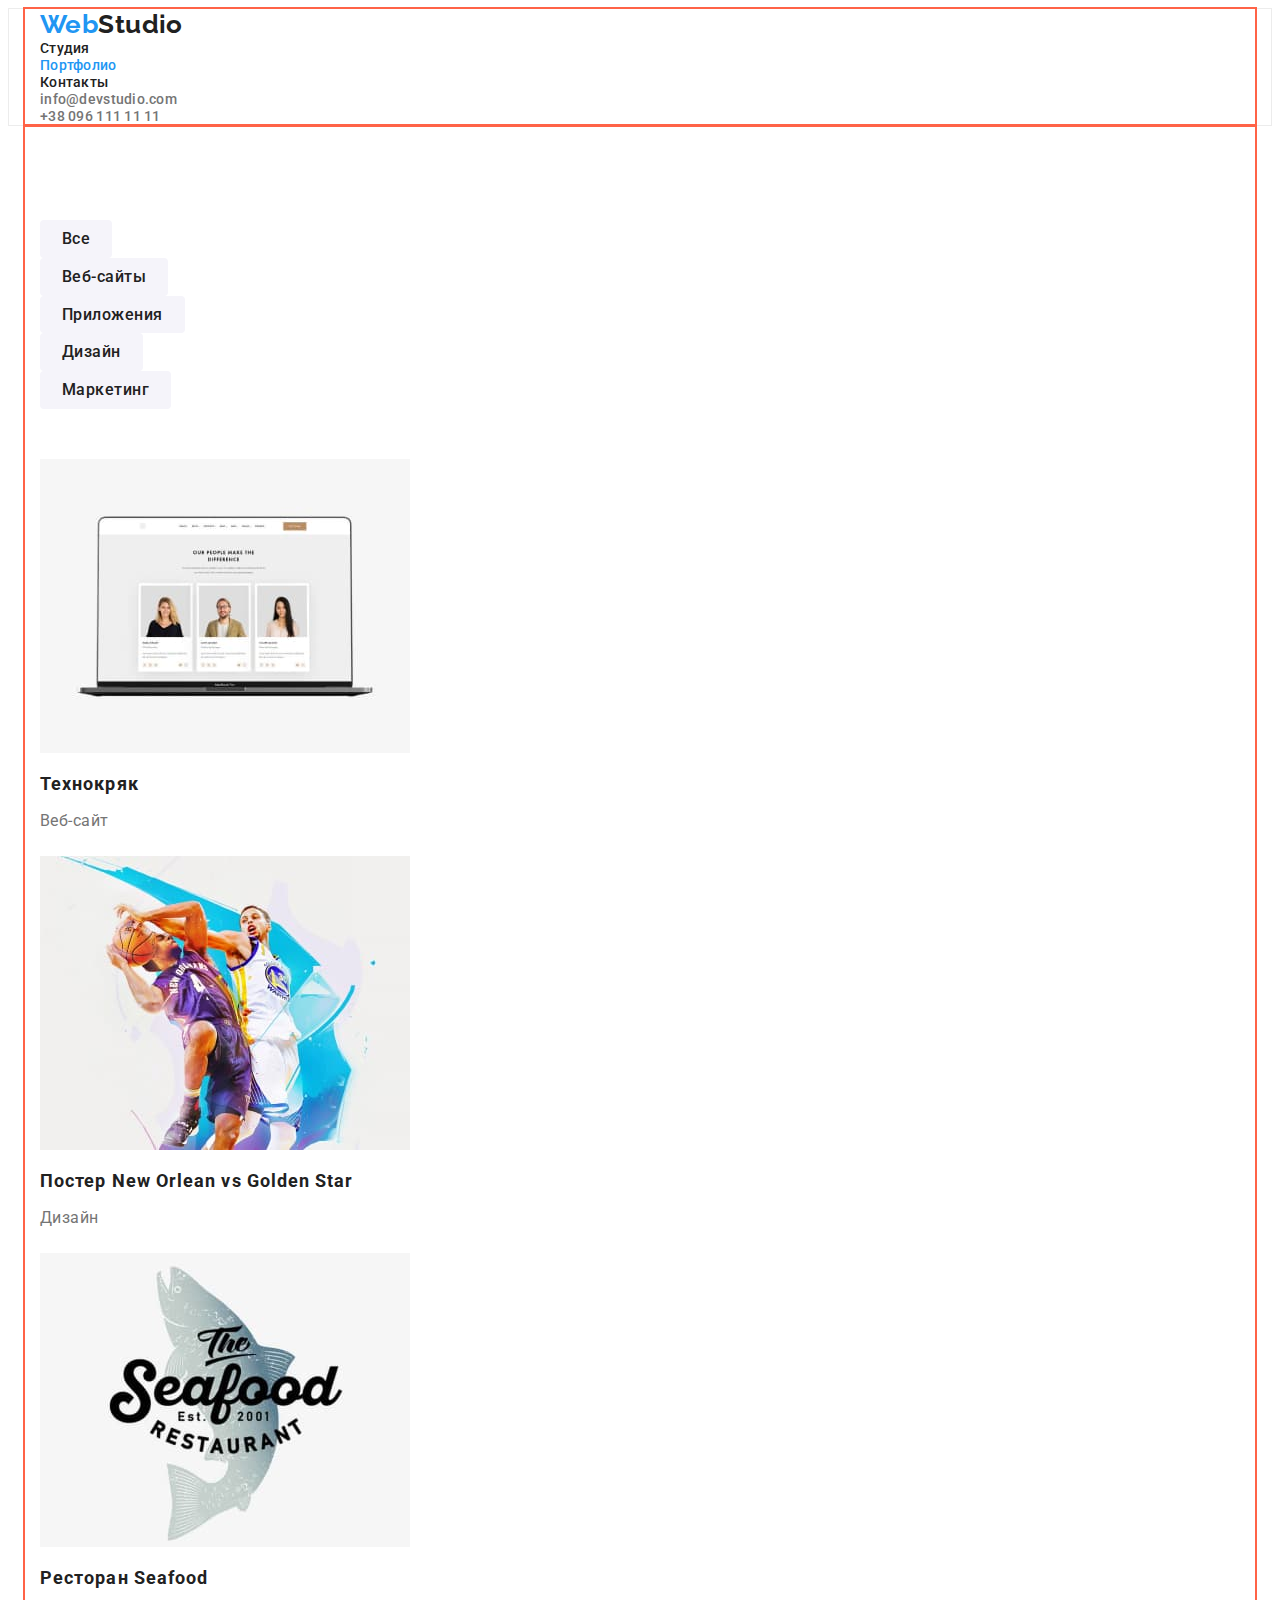
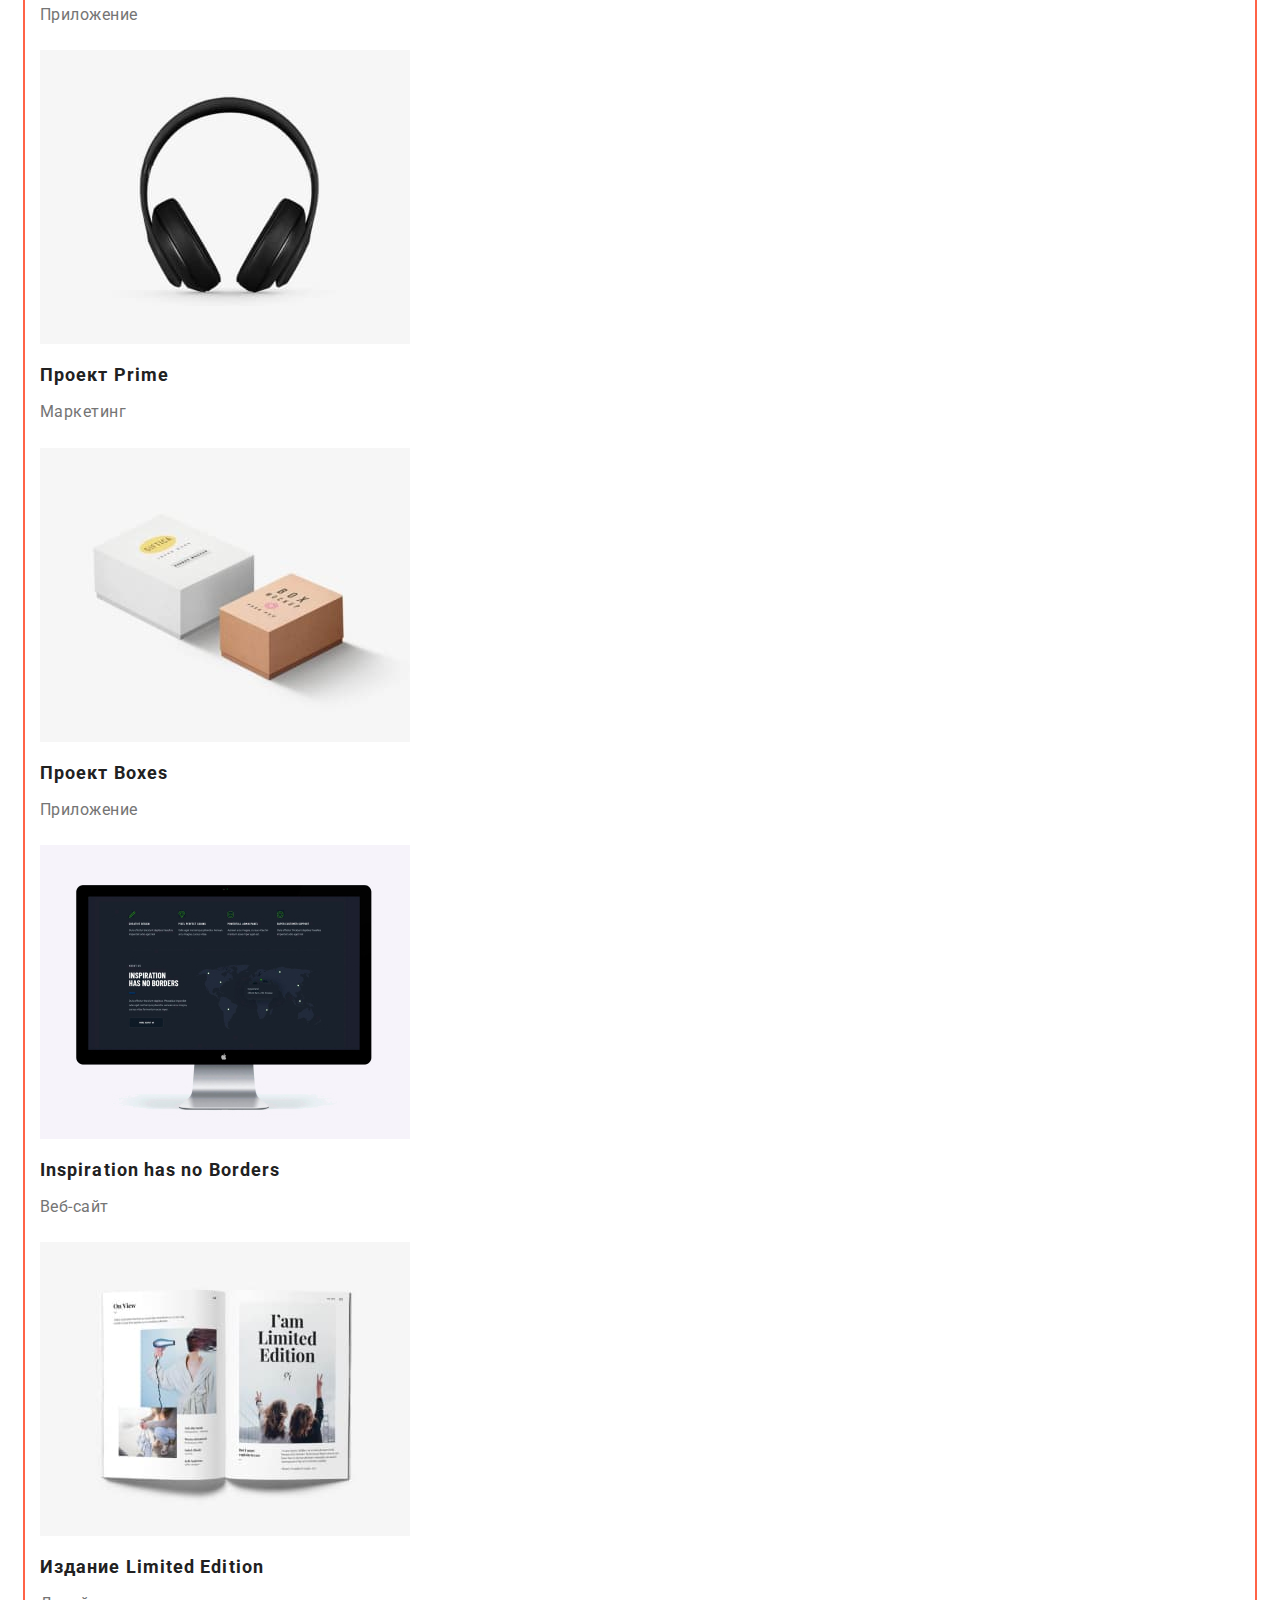
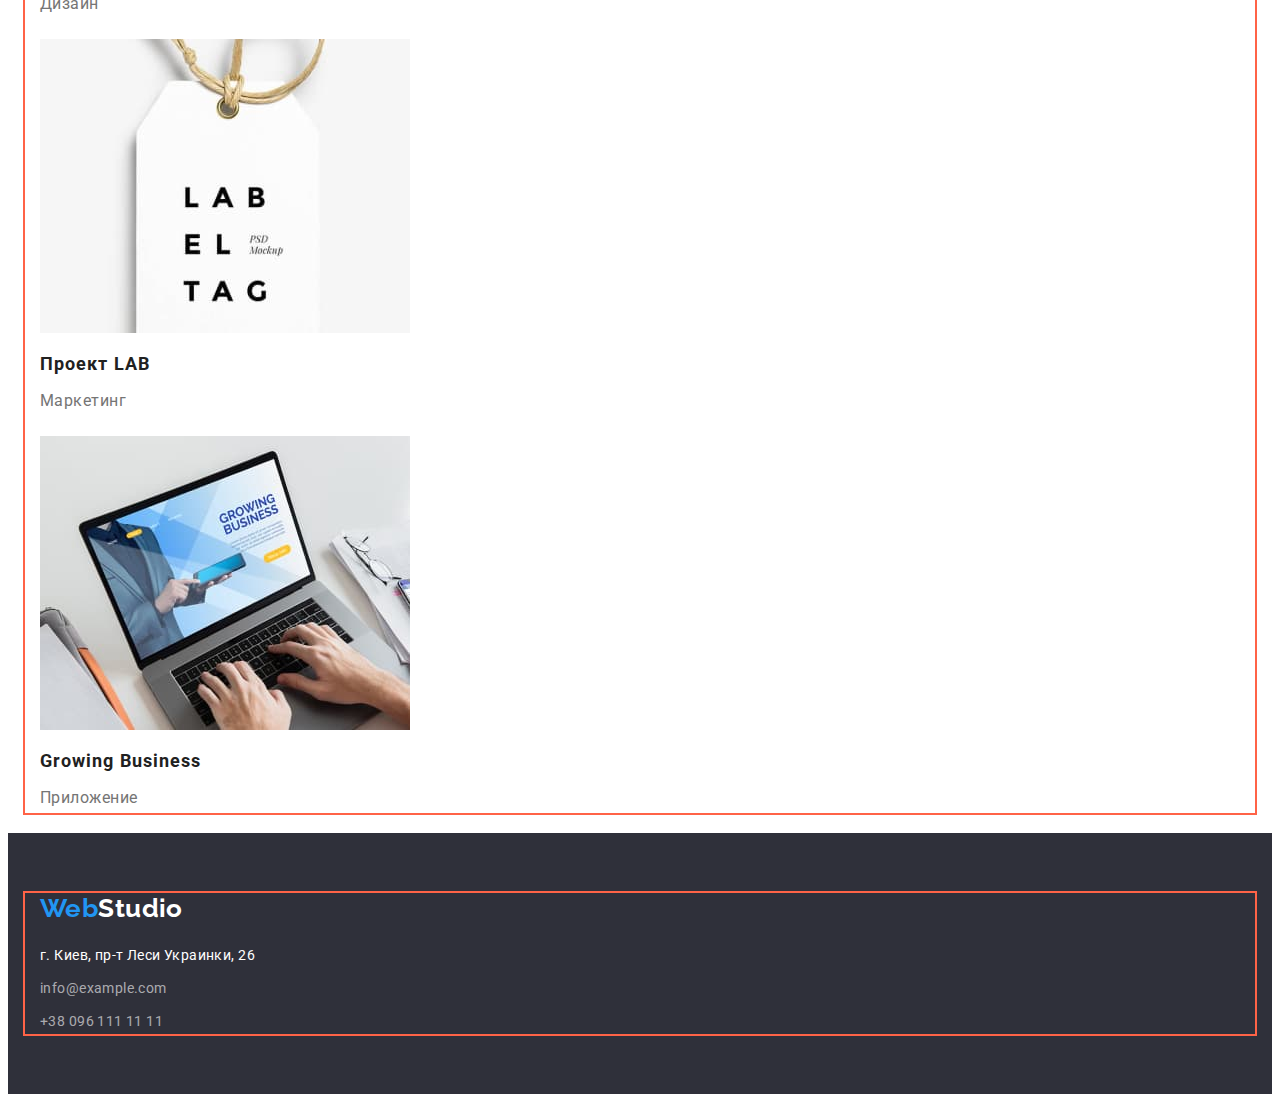
==== portfolio.html @ 6459fbee "part#1 done" ====
<!DOCTYPE html>
<html lang="ru">
  <head>
    <meta charset="UTF-8" />
    <meta http-equiv="X-UA-Compatible" content="IE=edge" />
    <meta name="viewport" content="width=device-width, initial-scale=1.0" />
    <link
      href="https://fonts.googleapis.com/css2?family=Raleway:wght@700&family=Roboto:wght@400;500;700;900&display=swap"
      rel="stylesheet"
    />
    <link
      rel="stylesheet"
      href="https://cdnjs.cloudflare.com/ajax/libs/modern-normalize/1.1.0/modern-normalize.min.css"
      integrity="sha512-wpPYUAdjBVSE4KJnH1VR1HeZfpl1ub8YT/NKx4PuQ5NmX2tKuGu6U/JRp5y+Y8XG2tV+wKQpNHVUX03MfMFn9Q=="
      crossorigin="anonymous"
      referrerpolicy="no-referrer"
    />
    <link rel="stylesheet" href="./css/styles.css" />
    <title>Портфолио</title>
  </head>
  <body>
    <header class="header-page">
      <div class="container">
        <nav class="nav-page list">
          <a class="logo link" href="./index.html"> <span class="accent">Web</span>Studio </a>
          <ul class="list">
            <li>
              <a class="nav-link link" href="./index.html"> Студия </a>
            </li>
            <li>
              <a class="nav-link link" href="./portfolio.html">
                <span class="accent">Портфолио</span>
              </a>
            </li>
            <li>
              <a class="nav-link link" href="">Контакты</a>
            </li>
          </ul>
        </nav>
        <ul class="contacts list">
          <li>
            <a class="contact-link link" href="mailto:info@devstudio.com">info@devstudio.com</a>
          </li>
          <li>
            <a class="contact-link link" href="tel:+380961111111">+38 096 111 11 11</a>
          </li>
        </ul>
      </div>
    </header>

    <main>
      <section class="portfolio">
        <div class="container">
          <h1 class="visually-hidden">Portfolio</h1>

          <ul class="filter-item list">
            <li class="filter-inner">
              <button class="button portfolio-btn" type="button">Все</button>
            </li>
            <li class="filter-inner">
              <button class="button portfolio-btn" type="button">Веб-сайты</button>
            </li>
            <li class="filter-inner">
              <button class="button portfolio-btn" type="button">Приложения</button>
            </li>
            <li class="filter-inner">
              <button class="button portfolio-btn" type="button">Дизайн</button>
            </li>
            <li class="filter-inner">
              <button class="button portfolio-btn" type="button">Маркетинг</button>
            </li>
          </ul>

          <ul class="project-item list">
            <li class="project-inner">
              <a class="link" href="" target="_blank">
                <img class="project-img" src="./images/portfilio/1.jpg" alt="Технокряк" />
                <h2 class="project-name">Технокряк</h2>
                <p class="project-text">Веб-сайт</p>
              </a>
            </li>

            <li class="project-inner">
              <a class="link" href="" target="_blank">
                <img class="project-img" src="./images/portfilio/2.jpg" alt="Постер" />
                <h2 class="project-name">Постер New Orlean vs Golden Star</h2>
                <p class="project-text">Дизайн</p>
              </a>
            </li>
            <li class="project-inner">
              <a class="link" href="" target="_blank">
                <img class="project-img" src="./images/portfilio/3.jpg" alt="Ресторан" />
                <h2 class="project-name">Ресторан Seafood</h2>
                <p class="project-text">Приложение</p>
              </a>
            </li>
            <li class="project-inner">
              <a class="link" href="" target="_blank">
                <img class="project-img" src="./images/portfilio/4.jpg" alt="Проект Prime " />
                <h2 class="project-name">Проект Prime</h2>
                <p class="project-text">Маркетинг</p>
              </a>
            </li>
            <li class="project-inner">
              <a class="link" href="" target="_blank">
                <img class="project-img" src="./images/portfilio/5.jpg" alt="Проект Boxes" />
                <h2 class="project-name">Проект Boxes</h2>
                <p class="project-text">Приложение</p>
              </a>
            </li>
            <li class="project-inner">
              <a class="link" href="" target="_blank">
                <img
                  class="project-img"
                  src="./images/portfilio/6.jpg"
                  alt="Inspiration has no Borders"
                />
                <h2 class="project-name">Inspiration has no Borders</h2>
                <p class="project-text">Веб-сайт</p>
              </a>
            </li>
            <li class="project-inner">
              <a class="link" href="" target="_blank">
                <img class="project-img" src="./images/portfilio/7.jpg" alt="Издание" />
                <h2 class="project-name">Издание Limited Edition</h2>
              </a>
              <p class="project-text">Дизайн</p>
            </li>
            <li class="project-inner">
              <a class="link" href="" target="_blank">
                <img class="project-img" src="./images/portfilio/8.jpg" alt="Проект LAB" />
                <h2 class="project-name">Проект LAB</h2>
                <p class="project-text">Маркетинг</p>
              </a>
            </li>
            <li class="project-inner">
              <a class="link" href="" target="_blank">
                <img class="project-img" src="./images/portfilio/9.jpg" alt="Growing Business" />
                <h2 class="project-name">Growing Business</h2>
                <p class="project-text">Приложение</p>
              </a>
            </li>
          </ul>
        </div>
      </section>
    </main>

    <footer class="footer-page">
      <div class="container">
        <a class="logo logo-footer link" href="/"> <span class="accent">Web</span>Studio </a>
        <address class="address-page">
          <ul class="address-item list">
            <li class="address-inner">
              <a class="address-building link" href="https://goo.gl/maps/JCj7jRZ64n47ZgnA9"
                >г. Киев, пр-т Леси Украинки, 26</a
              >
            </li>
            <li class="address-inner">
              <a class="address-mail link" href="mailto:info@example.com">info@example.com</a>
            </li>
            <li class="address-inner">
              <a class="address-tel link" href="tel:+380961111111">+38 096 111 11 11</a>
            </li>
          </ul>
        </address>
      </div>
    </footer>
  </body>
</html>
---- css/styles.css ----
/* font-family: 'Raleway',
sans-serif;
font-family: 'Roboto',
sans-serif; */
:root{
    --primary-text-color:#212121;
    --second-text-color: #ffffff;
    --third-text-color:#757575;
    --accent-color: #2196F3;
    --primary-bgr-color: #ffffff;
    --secondary-bgr-color:#2F303A;
    --third-bgr-color:#F5F4FA;
    --button-hover-color: #188CE8;
    --footer-text-color: rgba(255, 255, 255, 0.6);
    --box-shadow-color:rgba(0, 0, 0, 0.15);
    --header-border-color:#ECECEC;
    
}

body{
    font-family: 'Roboto',sans-serif;
    color: var(--primary-text-color);
    letter-spacing: 0.03em;
    background-color: var(--primary-bgr-color);
    font-size: 14px;
    max-width: 1600px;
    
}

 ul,h1,h2,h3,p{
    padding: 0;
    margin: 0;  
} 

.link{
    text-decoration: none;
}
.list{
    list-style: none;
}

.visually-hidden {
    position: absolute;
    width: 1px;
    height: 1px;
    margin: -1px;
    border: 0;
    padding: 0;

    white-space: nowrap;
    clip-path: inset(100%);
    clip: rect(0 0 0 0);
    overflow: hidden;
}

.container{
    max-width: 1200px;
    padding: 0 15px;
    margin: 0 auto;
    outline: 2px solid tomato;
}
  .container-no-padding {
      padding: 0;
  }


/* Header */
.header-page{
    border: 1px solid var(--header-border-color);
    
    
   
}
.nav-page{

}


.logo{
    font-family: 'Raleway';
    font-weight: 700;
    font-size: 26px;
    line-height: 1.19;

    color: inherit; 
        
}
.nav-item{

     
}

.nav-link{
   
}
.contacts{
  
   
}


.logo .accent,
.nav-link .accent{
    color: var(--accent-color);
}

.nav-page .nav-link,
.contact-link{
    font-weight: 500;
    font-size: 14px;
    line-height: 1.14;
    letter-spacing: 0.02em;

    color: inherit;
   
}

.contact-link{
        color: var(--third-text-color);
   }

   .nav-link:hover,
   .contact-link:hover,
   .nav-link:focus,
   .contact-link:focus
    {
       color: var(--accent-color);
   }
  

   /* Main */
   

   /* Hero */
   .hero{
       background-color: var(--secondary-bgr-color);
        text-align: center;
        margin-bottom: 94px;
   }
   .hero-inner{
        
        padding: 200px 252px;
       
    
   }

   .hero-title{
        font-weight: 900;
        font-size: 44px;
        line-height: 1.36;
        
        letter-spacing: 0.06em;
        text-transform: uppercase;
    
        color: var(--second-text-color);
        margin-bottom: 30px;
   }
   /* Button */
   .button {
       border-radius: 4px;
       border: none;
       font-size: 16px;

       font-family: inherit;
       cursor: pointer;
       text-align: center;
   }

   .hero-btn {
       color: var(--second-text-color);
       background: var(--accent-color);

       font-weight: 700;
       letter-spacing: 0.06em;
       line-height: 1.88;
       box-shadow: 0px 4px 4px var(--box-shadow-color);
       padding: 10px 32px;
       min-width: 200px;
       
   }

   .portfolio-btn {
       color: var(--primary-text-color);
       background: var(--third-bgr-color);

       font-weight: 500;
       line-height: 1.62;
       letter-spacing: 0.03em;
       padding: 6px 22px;


   }

   .portfolio-btn:hover,
   .portfolio-btn:focus {
       background-color: var(--accent-color);
       color: var(--second-text-color);

   }

   .hero-btn:hover,
   .hero-btn:focus {
       background-color: var(--button-hover-color);

   }

   /* Features */
   .features{
       margin-bottom: 94px;
       
   }
   .features-item{
       
        
                   
   }
   .features-inner{
       
   }
   .feature-title{
        font-weight: 700;
        font-size: 14px;
        line-height: 1.14;
        letter-spacing: 0.03em;
        text-transform: uppercase;
        margin-bottom:10px ;
    
   }
   .feature-text{
    font-size: 14px;
    line-height: 1.71;   
    
    color: var(--third-text-color);
   }

   /* Work */
   
   .work-title{
        font-weight: 700;
        font-size: 36px;
        line-height: 1.16;
        text-align: center; 
        margin-bottom: 50px; 
   }
   .work{
       padding-bottom: 94px;
   }
   .work-item {
        display: flex;
        justify-content: space-between;
   }

 
   .work-img{
       display: block;
   }

   /* Team */

   .team{
       background-color: var(--third-bgr-color);
       text-align: center;

   }
   .team-title{
        font-weight: 700;
        font-size: 36px;
        line-height: 1.16;
        padding-top: 94px;
        margin-bottom: 50px;
   }
     .team-item{ 
       display: flex;
       justify-content: space-between;    
     }
     .team-img{
         margin-bottom: 30px;
     }  
     
     .team-name{
        font-weight: 500;
        font-size: 16px;
        line-height: 1.19;
        margin-bottom: 10px;
   }

    .team-position{
        font-size: 16px;
        line-height: 1.19;
        margin-bottom: 30px;
    
    color: var(--third-text-color);
   }

   /* portfolio */
    .portfolio{
        
    }


   /* Filters */
    
   .filter-item{
        padding: 94px 0 50px;

   }

   /* projects */
   .project-item{
       
      
   }
   .project-inner{
   
   }

   .project-inner a{
       color: var(--primary-text-color);
       
   }
        
   .project-img{
       width: 370px;
       height: 294px;
       margin-bottom: 10px;
   }
   .project-name{
        font-weight: 700;
        font-size: 18px;
        line-height: 2;     
        letter-spacing: 0.06em;
        margin-bottom: 4px;
  
   }
   .project-text{
    
    font-size: 16px;
    line-height: 1.88;
    letter-spacing: 0.03em;

    color: var(--third-text-color);
    margin-bottom: 20px;
   }


   /* Footer */
   .footer-page{
        background-color: var(--secondary-bgr-color);
        padding: 60px 0;
        
   }
   
    .logo-footer{
        color: var(--second-text-color);
        display: inline-block;
        margin-bottom: 20px;
   }

   .address-page{
    font-style: inherit;
   }

   .address-item{
   
   }
    .address-building,
    .address-mail,
    .address-tel{
       
        font-size: 14px;
        line-height: 1.71;  
        letter-spacing: 0.03em;
        color:var(--footer-text-color); 
        margin-bottom: 9px;
        display: inline-block;
    }
        .address-tel {
            margin-bottom: 0;
        }
    .address-building {
        color: var(--second-text-color);
    }
    .address-inner a:hover,
    .address-inner a:focus{       
        color: var(--accent-color);
    }
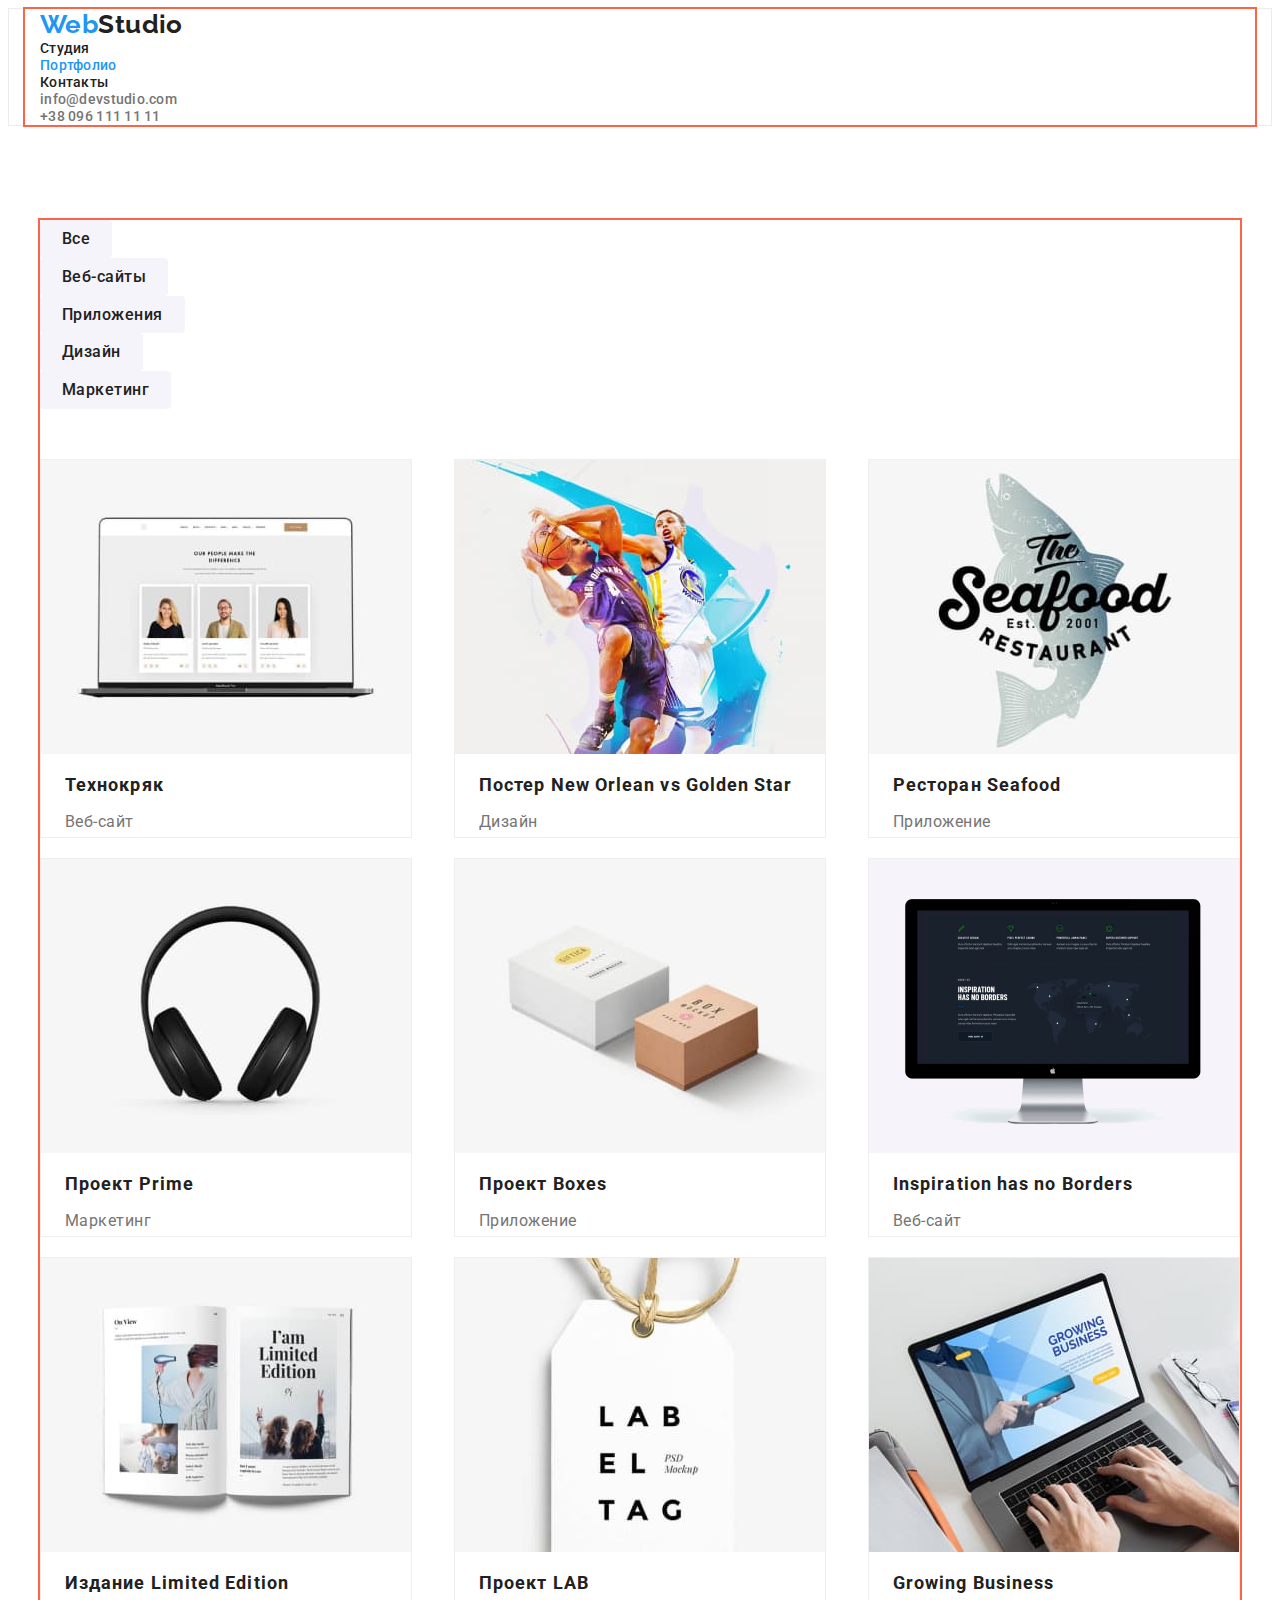
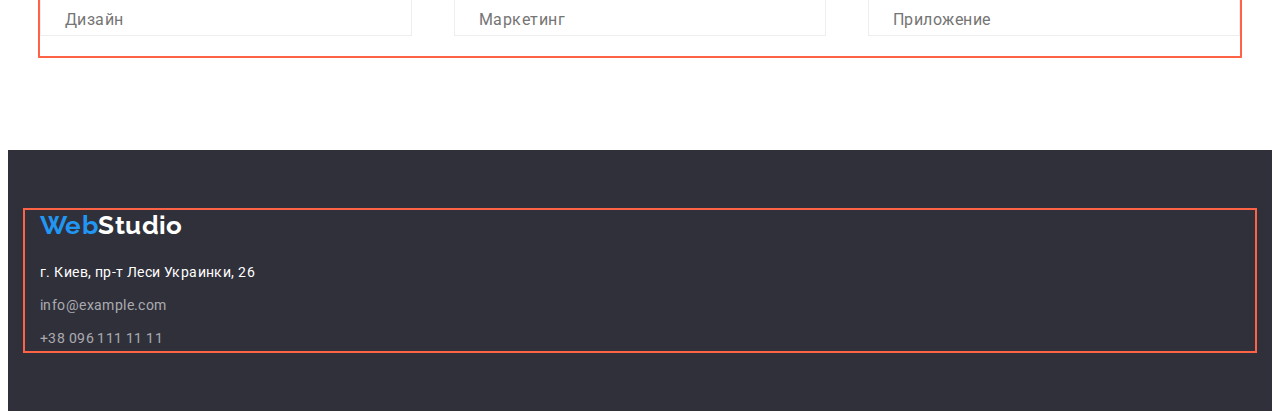
==== commit eedd2164: "fix margins" ====
--- a/portfolio.html
+++ b/portfolio.html
@@ -50,7 +50,7 @@
 
     <main>
       <section class="portfolio">
-        <div class="container">
+        <div class="container container-no-padding">
           <h1 class="visually-hidden">Portfolio</h1>
 
           <ul class="filter-item list">
--- a/css/styles.css
+++ b/css/styles.css
@@ -260,13 +260,14 @@
    .team{
        background-color: var(--third-bgr-color);
        text-align: center;
+       padding: 94px 0;
 
    }
    .team-title{
         font-weight: 700;
         font-size: 36px;
         line-height: 1.16;
-        padding-top: 94px;
+        
         margin-bottom: 50px;
    }
      .team-item{ 
@@ -294,24 +295,32 @@
 
    /* portfolio */
     .portfolio{
-        
+        padding: 94px 0 ;
     }
 
 
    /* Filters */
     
    .filter-item{
-        padding: 94px 0 50px;
+        margin-bottom: 50px;
 
    }
 
    /* projects */
    .project-item{
        
+       display: flex;
+       flex-wrap: wrap;
+       justify-content: space-between;
+
       
    }
    .project-inner{
-   
+        margin-bottom: 20px;
+        box-sizing: border-box ;
+        border: 1px solid #EEEEEE;
+       
+    
    }
 
    .project-inner a{
@@ -323,6 +332,17 @@
        width: 370px;
        height: 294px;
        margin-bottom: 10px;
+       border-color: #188CE8;
+       
+  
+       
+   }
+
+   .card-border{
+        box-sizing: border-box;
+        border: 1px solid #EEEEEE;
+        
+
    }
    .project-name{
         font-weight: 700;
@@ -330,6 +350,7 @@
         line-height: 2;     
         letter-spacing: 0.06em;
         margin-bottom: 4px;
+        padding: 0 24px;
   
    }
    .project-text{
@@ -338,8 +359,10 @@
     line-height: 1.88;
     letter-spacing: 0.03em;
 
+    padding: 0 24px;
+
     color: var(--third-text-color);
-    margin-bottom: 20px;
+    
    }
 
 
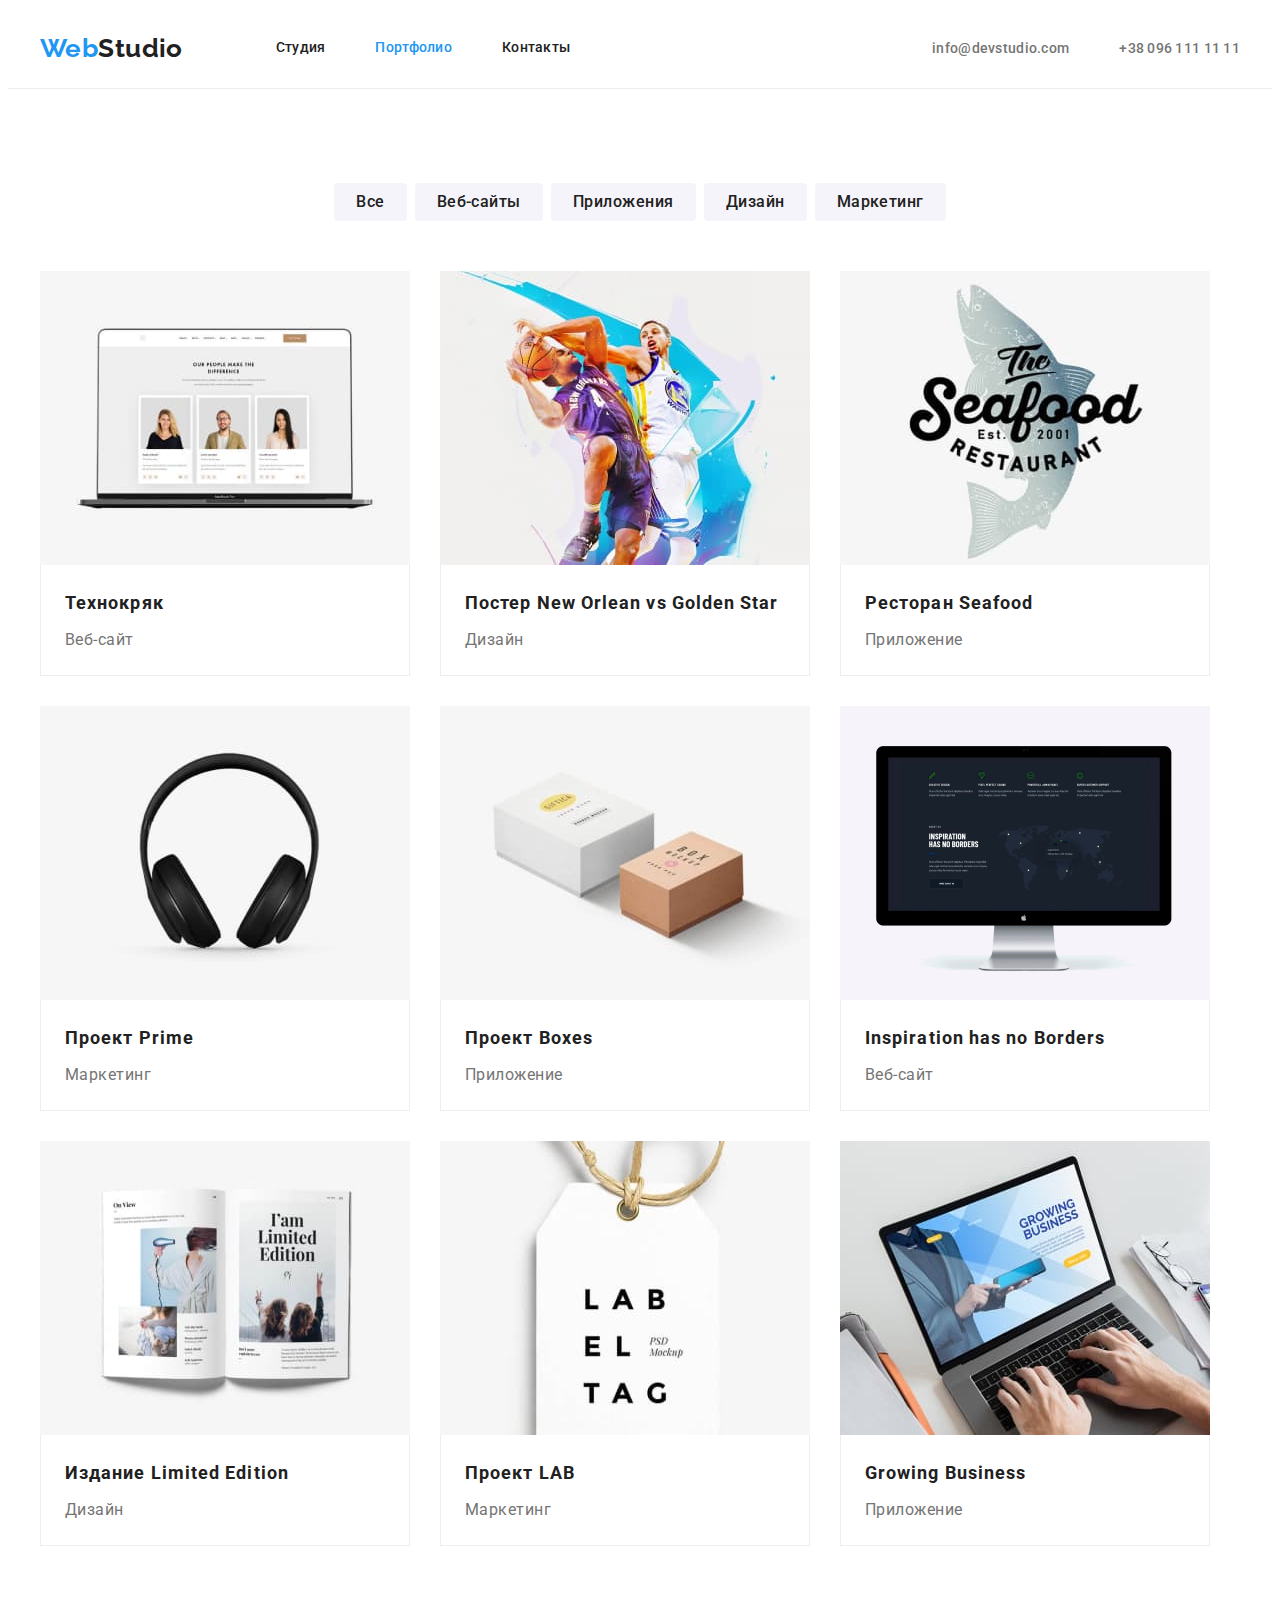
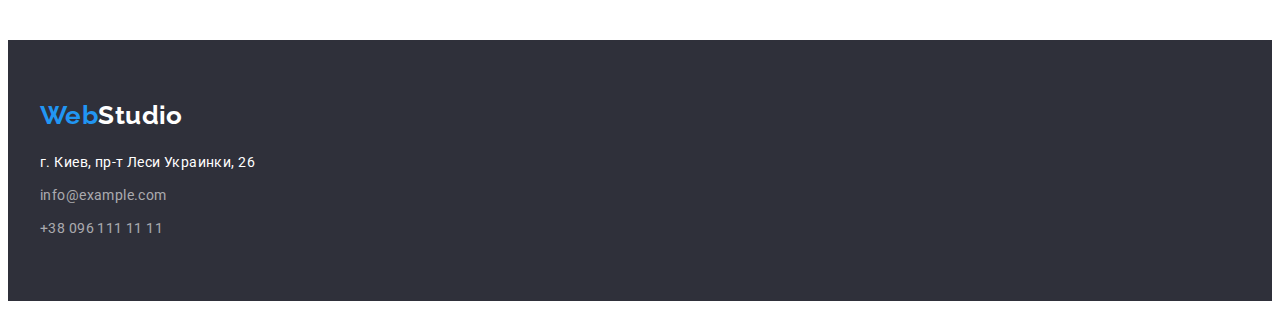
==== commit 7c2540bd: "hw#3 done" ====
--- a/portfolio.html
+++ b/portfolio.html
@@ -20,28 +20,28 @@
   </head>
   <body>
     <header class="header-page">
-      <div class="container">
-        <nav class="nav-page list">
+      <div class="container header-nav">
+        <nav class="nav-page">
           <a class="logo link" href="./index.html"> <span class="accent">Web</span>Studio </a>
-          <ul class="list">
-            <li>
-              <a class="nav-link link" href="./index.html"> Студия </a>
-            </li>
-            <li>
-              <a class="nav-link link" href="./portfolio.html">
-                <span class="accent">Портфолио</span>
-              </a>
-            </li>
-            <li>
+          <ul class="nav-item list">
+            <li class="nav-inner">
+              <a class="nav-link link" href="./index.html"> Студия</a>
+            </li>
+            <li class="nav-inner">
+              <a class="nav-link link" href="./portfolio.html"
+                ><span class="accent">Портфолио</span></a
+              >
+            </li>
+            <li class="nav-inner">
               <a class="nav-link link" href="">Контакты</a>
             </li>
           </ul>
         </nav>
         <ul class="contacts list">
-          <li>
+          <li class="contacts-item">
             <a class="contact-link link" href="mailto:info@devstudio.com">info@devstudio.com</a>
           </li>
-          <li>
+          <li class="contacts-item">
             <a class="contact-link link" href="tel:+380961111111">+38 096 111 11 11</a>
           </li>
         </ul>
@@ -50,7 +50,7 @@
 
     <main>
       <section class="portfolio">
-        <div class="container container-no-padding">
+        <div class="container fix-margin-container">
           <h1 class="visually-hidden">Portfolio</h1>
 
           <ul class="filter-item list">
@@ -74,38 +74,62 @@
           <ul class="project-item list">
             <li class="project-inner">
               <a class="link" href="" target="_blank">
-                <img class="project-img" src="./images/portfilio/1.jpg" alt="Технокряк" />
-                <h2 class="project-name">Технокряк</h2>
-                <p class="project-text">Веб-сайт</p>
-              </a>
-            </li>
-
-            <li class="project-inner">
-              <a class="link" href="" target="_blank">
-                <img class="project-img" src="./images/portfilio/2.jpg" alt="Постер" />
-                <h2 class="project-name">Постер New Orlean vs Golden Star</h2>
-                <p class="project-text">Дизайн</p>
-              </a>
-            </li>
-            <li class="project-inner">
-              <a class="link" href="" target="_blank">
-                <img class="project-img" src="./images/portfilio/3.jpg" alt="Ресторан" />
-                <h2 class="project-name">Ресторан Seafood</h2>
-                <p class="project-text">Приложение</p>
-              </a>
-            </li>
-            <li class="project-inner">
-              <a class="link" href="" target="_blank">
-                <img class="project-img" src="./images/portfilio/4.jpg" alt="Проект Prime " />
-                <h2 class="project-name">Проект Prime</h2>
-                <p class="project-text">Маркетинг</p>
-              </a>
-            </li>
-            <li class="project-inner">
-              <a class="link" href="" target="_blank">
-                <img class="project-img" src="./images/portfilio/5.jpg" alt="Проект Boxes" />
-                <h2 class="project-name">Проект Boxes</h2>
-                <p class="project-text">Приложение</p>
+                <img
+                  class="project-img"
+                  src="./images/portfilio/1.jpg"
+                  with="370"
+                  alt="Технокряк"
+                />
+                <div class="project-box">
+                  <h2 class="project-name">Технокряк</h2>
+                  <p class="project-text">Веб-сайт</p>
+                </div>
+              </a>
+            </li>
+            <li class="project-inner">
+              <a class="link" href="" target="_blank">
+                <img class="project-img" src="./images/portfilio/2.jpg" with="370" alt="Постер" />
+                <div class="project-box">
+                  <h2 class="project-name">Постер New Orlean vs Golden Star</h2>
+                  <p class="project-text">Дизайн</p>
+                </div>
+              </a>
+            </li>
+            <li class="project-inner">
+              <a class="link" href="" target="_blank">
+                <img class="project-img" src="./images/portfilio/3.jpg" with="370" alt="Ресторан" />
+                <div class="project-box">
+                  <h2 class="project-name">Ресторан Seafood</h2>
+                  <p class="project-text">Приложение</p>
+                </div>
+              </a>
+            </li>
+            <li class="project-inner">
+              <a class="link" href="" target="_blank">
+                <img
+                  class="project-img"
+                  src="./images/portfilio/4.jpg"
+                  with="370"
+                  alt="Проект Prime "
+                />
+                <div class="project-box">
+                  <h2 class="project-name">Проект Prime</h2>
+                  <p class="project-text">Маркетинг</p>
+                </div>
+              </a>
+            </li>
+            <li class="project-inner">
+              <a class="link" href="" target="_blank">
+                <img
+                  class="project-img"
+                  src="./images/portfilio/5.jpg"
+                  with="370"
+                  alt="Проект Boxes"
+                />
+                <div class="project-box">
+                  <h2 class="project-name">Проект Boxes</h2>
+                  <p class="project-text">Приложение</p>
+                </div>
               </a>
             </li>
             <li class="project-inner">
@@ -113,31 +137,45 @@
                 <img
                   class="project-img"
                   src="./images/portfilio/6.jpg"
+                  with="370"
                   alt="Inspiration has no Borders"
                 />
-                <h2 class="project-name">Inspiration has no Borders</h2>
-                <p class="project-text">Веб-сайт</p>
-              </a>
-            </li>
-            <li class="project-inner">
-              <a class="link" href="" target="_blank">
-                <img class="project-img" src="./images/portfilio/7.jpg" alt="Издание" />
-                <h2 class="project-name">Издание Limited Edition</h2>
-              </a>
-              <p class="project-text">Дизайн</p>
-            </li>
-            <li class="project-inner">
-              <a class="link" href="" target="_blank">
-                <img class="project-img" src="./images/portfilio/8.jpg" alt="Проект LAB" />
-                <h2 class="project-name">Проект LAB</h2>
-                <p class="project-text">Маркетинг</p>
+                <div class="project-box">
+                  <h2 class="project-name">Inspiration has no Borders</h2>
+                  <p class="project-text">Веб-сайт</p>
+                </div>
+              </a>
+            </li>
+            <li class="project-inner">
+              <a class="link" href="" target="_blank">
+                <img class="project-img" src="./images/portfilio/7.jpg" with="370" alt="Издание" />
+                <div class="project-box">
+                  <h2 class="project-name">Издание Limited Edition</h2>
+                  <p class="project-text">Дизайн</p>
+                </div>
+              </a>
+            </li>
+            <li class="project-inner">
+              <a class="link" href="" target="_blank">
+                <img
+                  class="project-img"
+                  src="./images/portfilio/8.jpg"
+                  with="370"
+                  alt="Проект LAB"
+                />
+                <div class="project-box">
+                  <h2 class="project-name">Проект LAB</h2>
+                  <p class="project-text">Маркетинг</p>
+                </div>
               </a>
             </li>
             <li class="project-inner">
               <a class="link" href="" target="_blank">
                 <img class="project-img" src="./images/portfilio/9.jpg" alt="Growing Business" />
-                <h2 class="project-name">Growing Business</h2>
-                <p class="project-text">Приложение</p>
+                <div class="project-box">
+                  <h2 class="project-name">Growing Business</h2>
+                  <p class="project-text">Приложение</p>
+                </div>
               </a>
             </li>
           </ul>
--- a/css/styles.css
+++ b/css/styles.css
@@ -1,7 +1,6 @@
 /* font-family: 'Raleway',
-sans-serif;
-font-family: 'Roboto',
 sans-serif; */
+
 :root{
     --primary-text-color:#212121;
     --second-text-color: #ffffff;
@@ -27,7 +26,12 @@
     
 }
 
- ul,h1,h2,h3,p{
+/* Utilities */
+ ul,
+ h1,
+ h2
+ ,h3
+ ,p{
     padding: 0;
     margin: 0;  
 } 
@@ -52,72 +56,86 @@
     clip: rect(0 0 0 0);
     overflow: hidden;
 }
+/* Container */
 
 .container{
     max-width: 1200px;
     padding: 0 15px;
     margin: 0 auto;
-    outline: 2px solid tomato;
-}
-  .container-no-padding {
-      padding: 0;
-  }
-
-
+    /* outline: 2px solid tomato; */
+}
+  
 /* Header */
 .header-page{
-    border: 1px solid var(--header-border-color);
-    
-    
-   
-}
-.nav-page{
-
-}
-
+    border-bottom:1px solid var(--header-border-color);
+}
+.header-nav{
+    display: flex;
+    align-items: center;
+}
 
 .logo{
+    align-items: center;
+    display: flex;
+
     font-family: 'Raleway';
     font-weight: 700;
     font-size: 26px;
     line-height: 1.19;
-
-    color: inherit; 
-        
-}
-.nav-item{
-
-     
-}
-
-.nav-link{
-   
-}
-.contacts{
-  
-   
-}
-
+    color: inherit;
+}
 
 .logo .accent,
 .nav-link .accent{
     color: var(--accent-color);
 }
+.nav-page{
+    display: flex;
+}
+.nav-item{
+    display: flex;
+    margin-left: 93px  ;
+}
+.nav-inner{
+    
+}
+
+/* .nav-inner:not(:last-child){
+    margin-right: 50px;
+} */
+
+.nav-inner+.nav-inner{
+    margin-left: 50px;
+}
+
+.nav-link{
+    display: block;
+    padding:32px 0;
+}
 
 .nav-page .nav-link,
 .contact-link{
+    
     font-weight: 500;
     font-size: 14px;
     line-height: 1.14;
     letter-spacing: 0.02em;
-
-    color: inherit;
-   
+    color: inherit; 
+}
+.contacts{
+    display: flex;
+    margin-left: auto;
+    
 }
 
 .contact-link{
         color: var(--third-text-color);
-   }
+        padding: 32px 0;   
+  }
+
+  .contacts-item+.contacts-item{
+      margin-left: 50px;
+  }
 
    .nav-link:hover,
    .contact-link:hover,
@@ -137,11 +155,9 @@
         text-align: center;
         margin-bottom: 94px;
    }
-   .hero-inner{
-        
+   .hero-item{
         padding: 200px 252px;
-       
-    
+
    }
 
    .hero-title{
@@ -187,15 +203,12 @@
        line-height: 1.62;
        letter-spacing: 0.03em;
        padding: 6px 22px;
-
-
    }
 
    .portfolio-btn:hover,
    .portfolio-btn:focus {
        background-color: var(--accent-color);
        color: var(--second-text-color);
-
    }
 
    .hero-btn:hover,
@@ -210,13 +223,20 @@
        
    }
    .features-item{
-       
-        
-                   
-   }
+       display: flex;             
+   }
+
    .features-inner{
-       
-   }
+       width: calc((100%-30*3)/4);
+       margin-right: 30px;
+   }
+   .features-inner:nth-child(4n){
+    margin-right: 0;
+   }
+     /* .features-inner:last-child{
+        margin-right: 0;
+   } */
+   
    .feature-title{
         font-weight: 700;
         font-size: 14px;
@@ -224,17 +244,18 @@
         letter-spacing: 0.03em;
         text-transform: uppercase;
         margin-bottom:10px ;
-    
    }
    .feature-text{
     font-size: 14px;
     line-height: 1.71;   
-    
     color: var(--third-text-color);
    }
 
    /* Work */
-   
+    .work{
+       margin-bottom: 94px;
+      
+   }
    .work-title{
         font-weight: 700;
         font-size: 36px;
@@ -242,17 +263,27 @@
         text-align: center; 
         margin-bottom: 50px; 
    }
-   .work{
-       padding-bottom: 94px;
-   }
    .work-item {
-        display: flex;
-        justify-content: space-between;
-   }
-
+        display: flex; 
+   }
+   /* .work-inner {
+       width: calc((100%-30*2)/3);
+       margin-right: 30px;
+        
+   } */
+   .work-inner {
+       width: 33.3333%;
+       margin-right: 30px;
+   }
+   /* .work-inner:nth-child(3n) {
+       margin-right: 0;
+   } */
+   .work-inner:last-child {
+       margin-right: 0;
+   }
  
    .work-img{
-       display: block;
+    display: block;
    }
 
    /* Team */
@@ -271,8 +302,20 @@
         margin-bottom: 50px;
    }
      .team-item{ 
-       display: flex;
-       justify-content: space-between;    
+       display: flex;  
+     }
+     .team-inner{
+        width: 25%;
+        margin-right: 30px;
+
+        box-shadow: 0px 1px 3px rgba(0, 0, 0, 0.12),
+        0px 1px 1px rgba(0, 0, 0, 0.14),
+        0px 2px 1px rgba(0, 0, 0, 0.2);
+        border-radius: 0px 0px 4px 4px;
+     }
+
+    .team-inner:nth-child(4n) {
+        margin-right: 0;
      }
      .team-img{
          margin-bottom: 30px;
@@ -289,93 +332,99 @@
         font-size: 16px;
         line-height: 1.19;
         margin-bottom: 30px;
-    
-    color: var(--third-text-color);
+        
+        color: var(--third-text-color);
    }
 
    /* portfolio */
-    .portfolio{
-        padding: 94px 0 ;
-    }
-
+    
+    .fix-margin-container{
+        margin-top: 94px;
+        margin-bottom: 94px;
+    }
 
    /* Filters */
     
    .filter-item{
-        margin-bottom: 50px;
-
-   }
-
-   /* projects */
-   .project-item{
-       
        display: flex;
-       flex-wrap: wrap;
-       justify-content: space-between;
-
+       justify-content: center;    
+   }
+  
+   .filter-inner{
+    margin-bottom: 50px;
+    margin-right: 8px;
+   }
+    .filter-inner:last-child{
+    margin-right: 0;
+   }
+
+   /* Projects */
+  .project-item{
+        display: flex;
+        flex-wrap: wrap;
+
+        margin: -15px;
+  }
+
+   .project-inner{
+        width: 370px;
+        margin: 15px;
+
+        /* margin-right: 30px;
+        margin-bottom: 30px; */
+    }
+
+    /* .project-inner:nth-child(3n){
+        margin-right: 0;
+    }
+    .project-inner:nth-last-child(-n + 3) {
+        margin-bottom: 0;
+    } */
+
+   .project-inner .link{
+       color: var(--primary-text-color);
+        
+   }
+   .project-box{
+        border: 1px solid #EEEEEE;
+        border-top: transparent;
       
    }
-   .project-inner{
-        margin-bottom: 20px;
-        box-sizing: border-box ;
-        border: 1px solid #EEEEEE;
-       
-    
-   }
-
-   .project-inner a{
-       color: var(--primary-text-color);
-       
-   }
-        
+      
+   
    .project-img{
-       width: 370px;
-       height: 294px;
-       margin-bottom: 10px;
-       border-color: #188CE8;
-       
-  
-       
-   }
-
-   .card-border{
-        box-sizing: border-box;
-        border: 1px solid #EEEEEE;
-        
-
-   }
+      display: block;
+   }
+
    .project-name{
         font-weight: 700;
         font-size: 18px;
         line-height: 2;     
         letter-spacing: 0.06em;
         margin-bottom: 4px;
+        padding: 20px 24px 0 24px;
+  
+   }
+   .project-text{
+        font-size: 16px;
+        line-height: 1.88;
+        letter-spacing: 0.03em;
+        color: var(--third-text-color);
+        margin-bottom: 20px;
         padding: 0 24px;
-  
-   }
-   .project-text{
-    
-    font-size: 16px;
-    line-height: 1.88;
-    letter-spacing: 0.03em;
-
-    padding: 0 24px;
-
-    color: var(--third-text-color);
-    
    }
 
 
    /* Footer */
    .footer-page{
         background-color: var(--secondary-bgr-color);
-        padding: 60px 0;
+        padding: 60px 0 ;
         
    }
    
     .logo-footer{
         color: var(--second-text-color);
-        display: inline-block;
+        display: block;
         margin-bottom: 20px;
    }
 
@@ -383,9 +432,6 @@
     font-style: inherit;
    }
 
-   .address-item{
-   
-   }
     .address-building,
     .address-mail,
     .address-tel{
@@ -395,7 +441,7 @@
         letter-spacing: 0.03em;
         color:var(--footer-text-color); 
         margin-bottom: 9px;
-        display: inline-block;
+        display: block;
     }
         .address-tel {
             margin-bottom: 0;
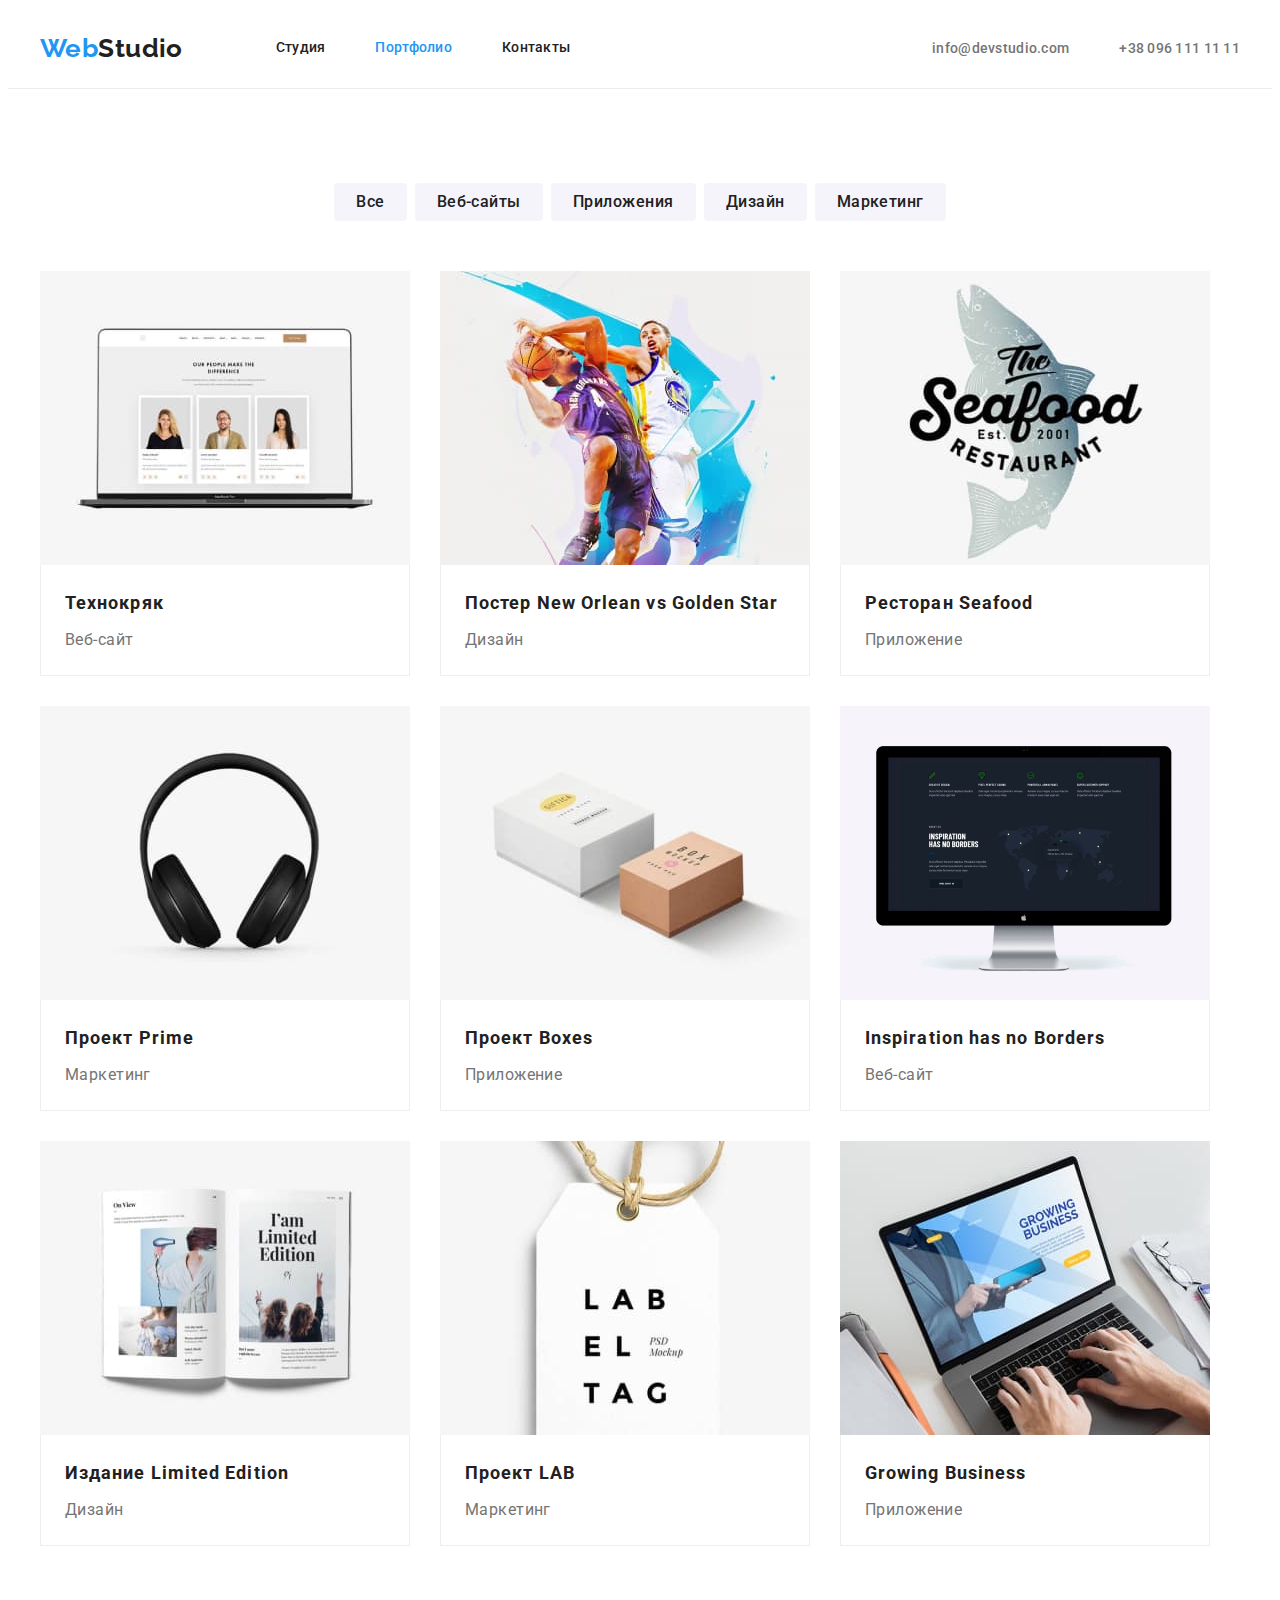
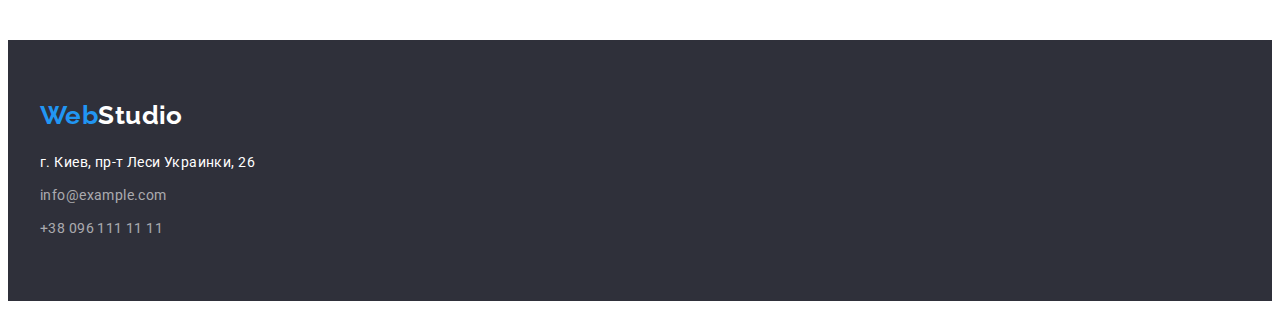
==== commit 648d347d: "исправил ошибки" ====
--- a/portfolio.html
+++ b/portfolio.html
@@ -49,8 +49,8 @@
     </header>
 
     <main>
-      <section class="portfolio">
-        <div class="container fix-margin-container">
+      <section class="portfolio section">
+        <div class="container">
           <h1 class="visually-hidden">Portfolio</h1>
 
           <ul class="filter-item list">
--- a/css/styles.css
+++ b/css/styles.css
@@ -22,25 +22,41 @@
     letter-spacing: 0.03em;
     background-color: var(--primary-bgr-color);
     font-size: 14px;
-    max-width: 1600px;
+    
     
 }
 
 /* Utilities */
  ul,
  h1,
- h2
- ,h3
- ,p{
-    padding: 0;
+ h2,
+ h3,
+ p {
     margin: 0;  
-} 
+    } 
+
+img{
+    display: block;
+    width: 100%;
+    height: auto;
+}
+
+address{
+    font-style: normal;
+}
+.section{
+    padding-top: 94px;
+    padding-bottom: 94px;
+}
 
 .link{
     text-decoration: none;
+    color: inherit;
 }
 .list{
     list-style: none;
+    padding-left: 0;
+    margin: 0;
 }
 
 .visually-hidden {
@@ -96,9 +112,6 @@
     display: flex;
     margin-left: 93px  ;
 }
-.nav-inner{
-    
-}
 
 /* .nav-inner:not(:last-child){
     margin-right: 50px;
@@ -153,25 +166,24 @@
    .hero{
        background-color: var(--secondary-bgr-color);
         text-align: center;
-        margin-bottom: 94px;
-   }
-   .hero-item{
-        padding: 200px 252px;
-
-   }
+        padding: 200px 0;
+   }
+  
 
    .hero-title{
         font-weight: 900;
         font-size: 44px;
         line-height: 1.36;
-        
+        width: 696px;
+        margin: 0 auto 30px auto;
         letter-spacing: 0.06em;
         text-transform: uppercase;
     
         color: var(--second-text-color);
-        margin-bottom: 30px;
+       
    }
    /* Button */
+
    .button {
        border-radius: 4px;
        border: none;
@@ -218,10 +230,7 @@
    }
 
    /* Features */
-   .features{
-       margin-bottom: 94px;
-       
-   }
+
    .features-item{
        display: flex;             
    }
@@ -241,19 +250,19 @@
         font-weight: 700;
         font-size: 14px;
         line-height: 1.14;
-        letter-spacing: 0.03em;
         text-transform: uppercase;
         margin-bottom:10px ;
    }
    .feature-text{
-    font-size: 14px;
-    line-height: 1.71;   
-    color: var(--third-text-color);
+        font-size: 14px;
+        line-height: 1.71;   
+        color: var(--third-text-color);
    }
 
    /* Work */
     .work{
-       margin-bottom: 94px;
+        padding-top: 0;
+       
       
    }
    .work-title{
@@ -266,15 +275,15 @@
    .work-item {
         display: flex; 
    }
-   /* .work-inner {
+   .work-inner {
        width: calc((100%-30*2)/3);
        margin-right: 30px;
-        
-   } */
-   .work-inner {
+    
+   }
+   /* .work-inner {
        width: 33.3333%;
        margin-right: 30px;
-   }
+   } */
    /* .work-inner:nth-child(3n) {
        margin-right: 0;
    } */
@@ -282,16 +291,12 @@
        margin-right: 0;
    }
  
-   .work-img{
-    display: block;
-   }
-
    /* Team */
 
    .team{
        background-color: var(--third-bgr-color);
        text-align: center;
-       padding: 94px 0;
+       
 
    }
    .team-title{
@@ -305,8 +310,9 @@
        display: flex;  
      }
      .team-inner{
-        width: 25%;
+        width: 270px;
         margin-right: 30px;
+        background-color: var(--primary-bgr-color);
 
         box-shadow: 0px 1px 3px rgba(0, 0, 0, 0.12),
         0px 1px 1px rgba(0, 0, 0, 0.14),
@@ -317,9 +323,9 @@
     .team-inner:nth-child(4n) {
         margin-right: 0;
      }
-     .team-img{
-         margin-bottom: 30px;
-     }  
+     .team-info{
+         padding: 30px 0;
+     }
      
      .team-name{
         font-weight: 500;
@@ -331,31 +337,29 @@
     .team-position{
         font-size: 16px;
         line-height: 1.19;
-        margin-bottom: 30px;
-        
+       
         color: var(--third-text-color);
    }
 
    /* portfolio */
-    
-    .fix-margin-container{
-        margin-top: 94px;
-        margin-bottom: 94px;
-    }
-
-   /* Filters */
+   
+    
+   
+   /* Filters
+   ========================== */
+   
     
    .filter-item{
-       display: flex;
-       justify-content: center;    
+        display: flex;
+        justify-content: center; 
+        margin-bottom: 50px;
    }
   
    .filter-inner{
-    margin-bottom: 50px;
-    margin-right: 8px;
+        margin-right: 8px;
    }
     .filter-inner:last-child{
-    margin-right: 0;
+        margin-right: 0;
    }
 
    /* Projects */
@@ -387,58 +391,43 @@
    }
    .project-box{
         border: 1px solid #EEEEEE;
-        border-top: transparent;
+        border-top: none;
+        padding: 20px 24px;
       
    }
-      
-   
-   .project-img{
-      display: block;
-   }
-
+ 
    .project-name{
         font-weight: 700;
         font-size: 18px;
         line-height: 2;     
         letter-spacing: 0.06em;
         margin-bottom: 4px;
-        padding: 20px 24px 0 24px;
+        
   
    }
    .project-text{
         font-size: 16px;
         line-height: 1.88;
-        letter-spacing: 0.03em;
         color: var(--third-text-color);
-        margin-bottom: 20px;
-        padding: 0 24px;
    }
 
 
    /* Footer */
    .footer-page{
         background-color: var(--secondary-bgr-color);
-        padding: 60px 0 ;
-        
+        padding: 60px 0 ;  
    }
    
     .logo-footer{
         color: var(--second-text-color);
-        display: block;
         margin-bottom: 20px;
-   }
-
-   .address-page{
-    font-style: inherit;
    }
 
     .address-building,
     .address-mail,
     .address-tel{
        
-        font-size: 14px;
         line-height: 1.71;  
-        letter-spacing: 0.03em;
         color:var(--footer-text-color); 
         margin-bottom: 9px;
         display: block;
